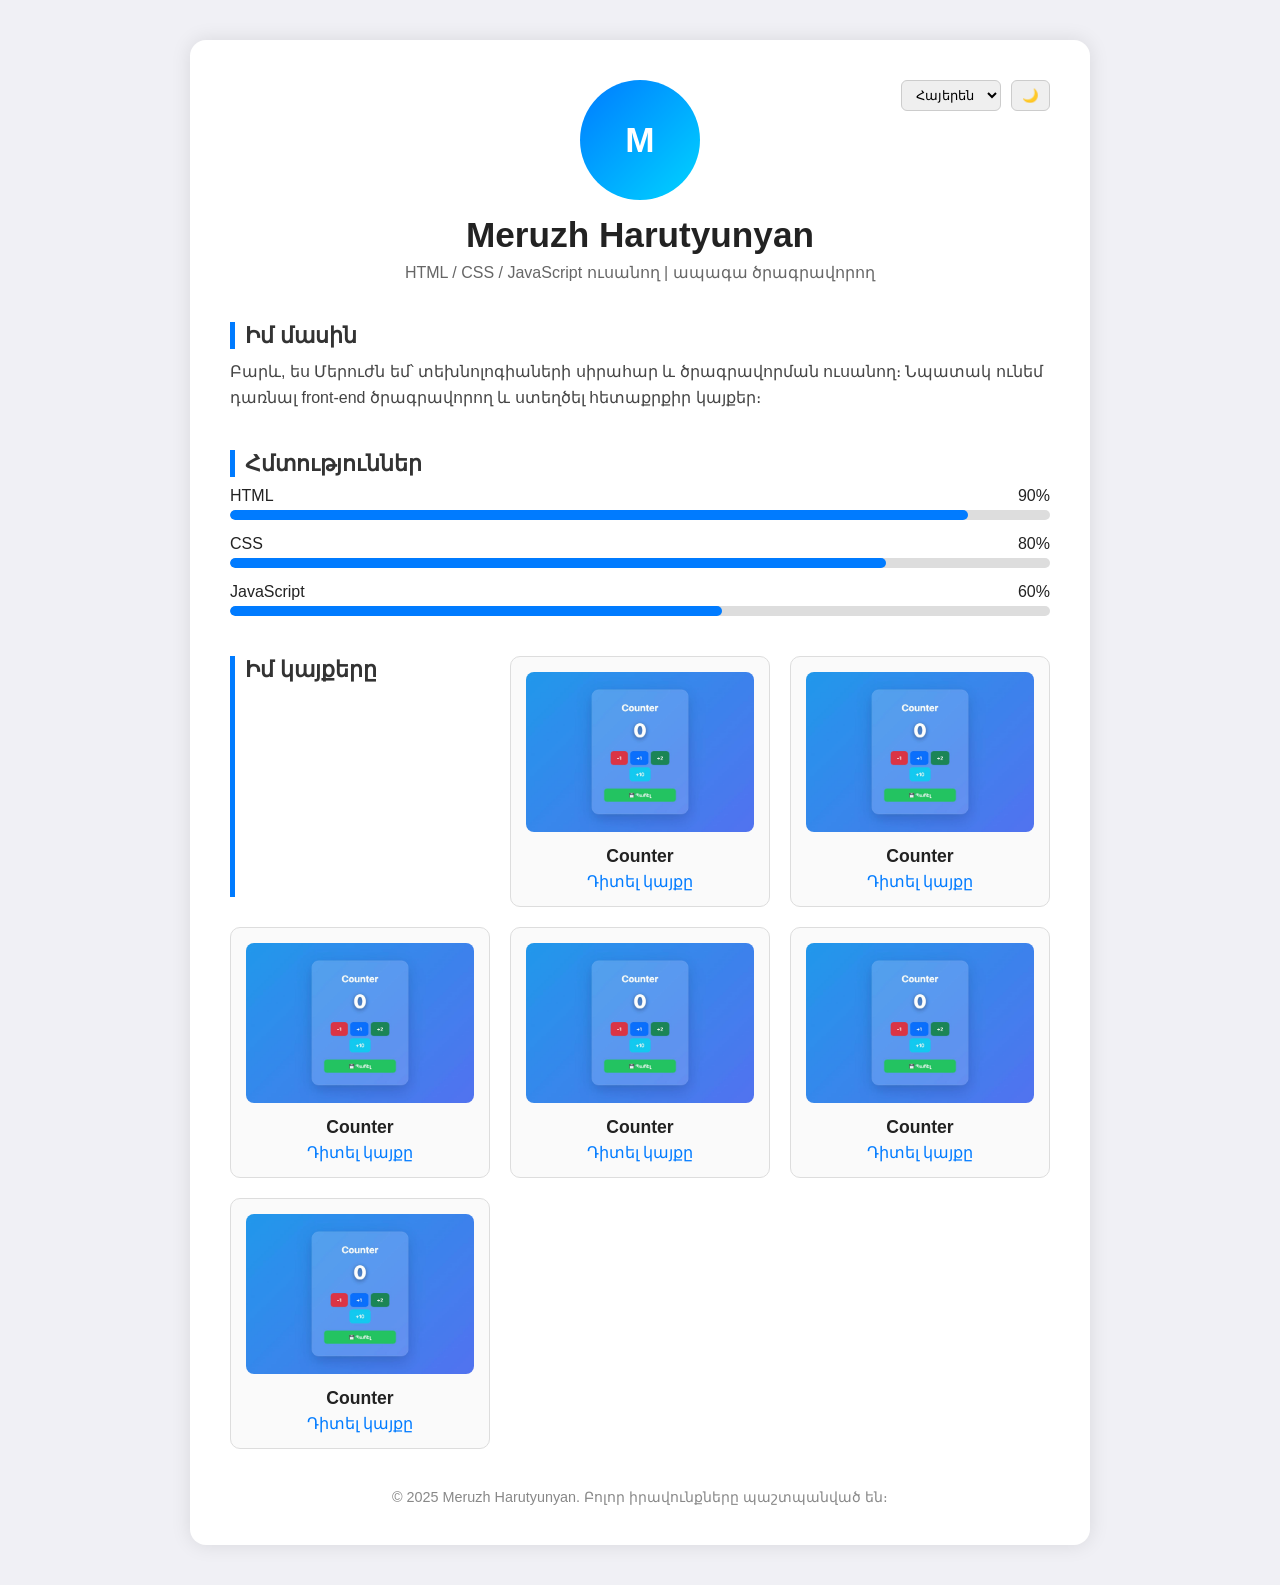
==== index.html @ 8292788b "i make profile page, and add my project in profile" ====
<!DOCTYPE html>
<html lang="hy">
<head>
    <meta charset="UTF-8">
    <meta name="viewport" content="width=device-width, initial-scale=1.0">
    <title>Meruzh Harutyunyan | Պրոֆիլ</title>
    <link rel="stylesheet" href="assets/css/style.css">
</head>
<body>
<div class="container">
    <header>
        <div class="lang-theme ">
            <select id="lang-select ">
                <option>Հայերեն</option>
                <option>English</option>
                <option>Русский</option>
            </select>
            <button class="" id="dark-toggle">🌙</button>
        </div>

        <img class="profile-pic" src="" alt="placeholder" onerror="this.outerHTML='<div class=\'profile-pic\' alt=\'placeholder\'>M</div>'">
        <h1>Meruzh Harutyunyan</h1>
        <p>HTML / CSS / JavaScript ուսանող | ապագա ծրագրավորող</p>
    </header>

    <section class="about">
        <h2>Իմ մասին</h2>
        <p>
            Բարև, ես Մերուժն եմ՝ տեխնոլոգիաների սիրահար և ծրագրավորման ուսանող։
            Նպատակ ունեմ դառնալ front-end ծրագրավորող և ստեղծել հետաքրքիր կայքեր։
        </p>
    </section>

    <section class="skills">
        <h2>Հմտություններ</h2>

        <div class="skill">
            <div class="label"><span>HTML</span><span>90%</span></div>
            <div class="progress-bar"><div class="progress" style="width:90%"></div></div>
        </div>

        <div class="skill">
            <div class="label"><span>CSS</span><span>80%</span></div>
            <div class="progress-bar"><div class="progress" style="width:80%"></div></div>
        </div>

        <div class="skill">
            <div class="label"><span>JavaScript</span><span>60%</span></div>
            <div class="progress-bar"><div class="progress" style="width:60%"></div></div>
        </div>
    </section>

    <section class="projects" id="projects">
        <h2>Իմ կայքերը</h2>
    </section>


    <footer>
        © 2025 Meruzh Harutyunyan. Բոլոր իրավունքները պաշտպանված են։
    </footer>

</div>
<script src="assets/js/script.js"></script>

</body>
</html>
---- assets/css/style.css ----
* {
    margin: 0;
    padding: 0;
    box-sizing: border-box;
    font-family: 'Segoe UI', Tahoma, sans-serif;
}
.btn-dark{
    background-color: #464646;
}
body {
    background: #f0f0f5;
    color: #222;
    display: flex;
    justify-content: center;
    align-items: flex-start;
    min-height: 100vh;
    padding: 40px 10px;
    transition: 0.3s;
}

body.dark {
    background: #121212;
    color: #f1f1f1;
}

.container {
    width: 100%;
    max-width: 900px;
    background: white;
    border-radius: 16px;
    box-shadow: 0 0 20px rgba(0,0,0,0.1);
    padding: 40px;
    transition: 0.3s;
}

body.dark .container {
    background: #1e1e1e;
}

header {
    text-align: center;
    margin-bottom: 40px;
    position: relative;
}

.profile-pic {
    width: 120px;
    height: 120px;
    border-radius: 50%;
    object-fit: cover;
    display: block;
    margin: 0 auto 15px;
    border: 3px solid #007bff;
}

.profile-pic[alt="placeholder"] {
    background: linear-gradient(135deg, #007bff, #00d4ff);
    display: flex;
    align-items: center;
    justify-content: center;
    color: white;
    font-weight: bold;
    font-size: 2.2rem;
    border: none;
}

header h1 {
    font-size: 2.2rem;
    margin-bottom: 8px;
}

header p {
    color: #666;
    font-size: 1rem;
}

section {
    margin-bottom: 40px;
}

section h2 {
    font-size: 1.4rem;
    margin-bottom: 10px;
    color: #333;
    border-left: 5px solid #007bff;
    padding-left: 10px;
}

body.dark section h2 {
    color: #ddd;
    border-left-color: #00aaff;
}

.about p {
    font-size: 1rem;
    color: #444;
    line-height: 1.6;
}

body.dark .about p {
    color: #ccc;
}

.projects {
    display: grid;
    grid-template-columns: repeat(auto-fit, minmax(250px, 1fr));
    gap: 20px;
}

.project-card {
    background: #fafafa;
    border-radius: 10px;
    padding: 15px;
    border: 1px solid #ddd;
    transition: 0.3s;
}

body.dark .project-card {
    background: #2a2a2a;
    border-color: #444;
}

.project-card:hover {
    transform: translateY(-4px);
    box-shadow: 0 5px 15px rgba(0,0,0,0.1);
}

.project-card h3 {
    font-size: 1.1rem;
    margin-bottom: 5px;
}

.project-card a {
    text-decoration: none;
    color: #007bff;
    font-weight: 500;
}

.skills .skill {
    margin-bottom: 15px;
}

.skills .label {
    display: flex;
    justify-content: space-between;
    margin-bottom: 5px;
}

.progress-bar {
    height: 10px;
    background: #ddd;
    border-radius: 6px;
    overflow: hidden;
}

.progress {
    height: 10px;
    background: #007bff;
    width: 0;
    border-radius: 6px;
}

.lang-theme {
    display: flex;
    justify-content: flex-end;
    gap: 10px;
    position: absolute;
    top: 0;
    right: 0;
}

select, button {
    padding: 6px 10px;
    border-radius: 6px;
    border: 1px solid #ccc;
    cursor: pointer;
}

footer {
    text-align: center;
    font-size: 0.9rem;
    color: #888;
    margin-top: 40px;
}

body.dark footer {
    color: #aaa;
}
.project-card {
    background: #fafafa;
    border-radius: 10px;
    padding: 15px;
    border: 1px solid #ddd;
    transition: 0.3s;
    overflow: hidden;
    text-align: center;
}

.project-img {
    width: 100%;
    height: 160px;
    object-fit: cover;
    border-radius: 8px;
    margin-bottom: 10px;
}

body.dark .project-card {
    background: #2a2a2a;
    border-color: #444;
}

body.dark .project-img {
    opacity: 0.9;
}
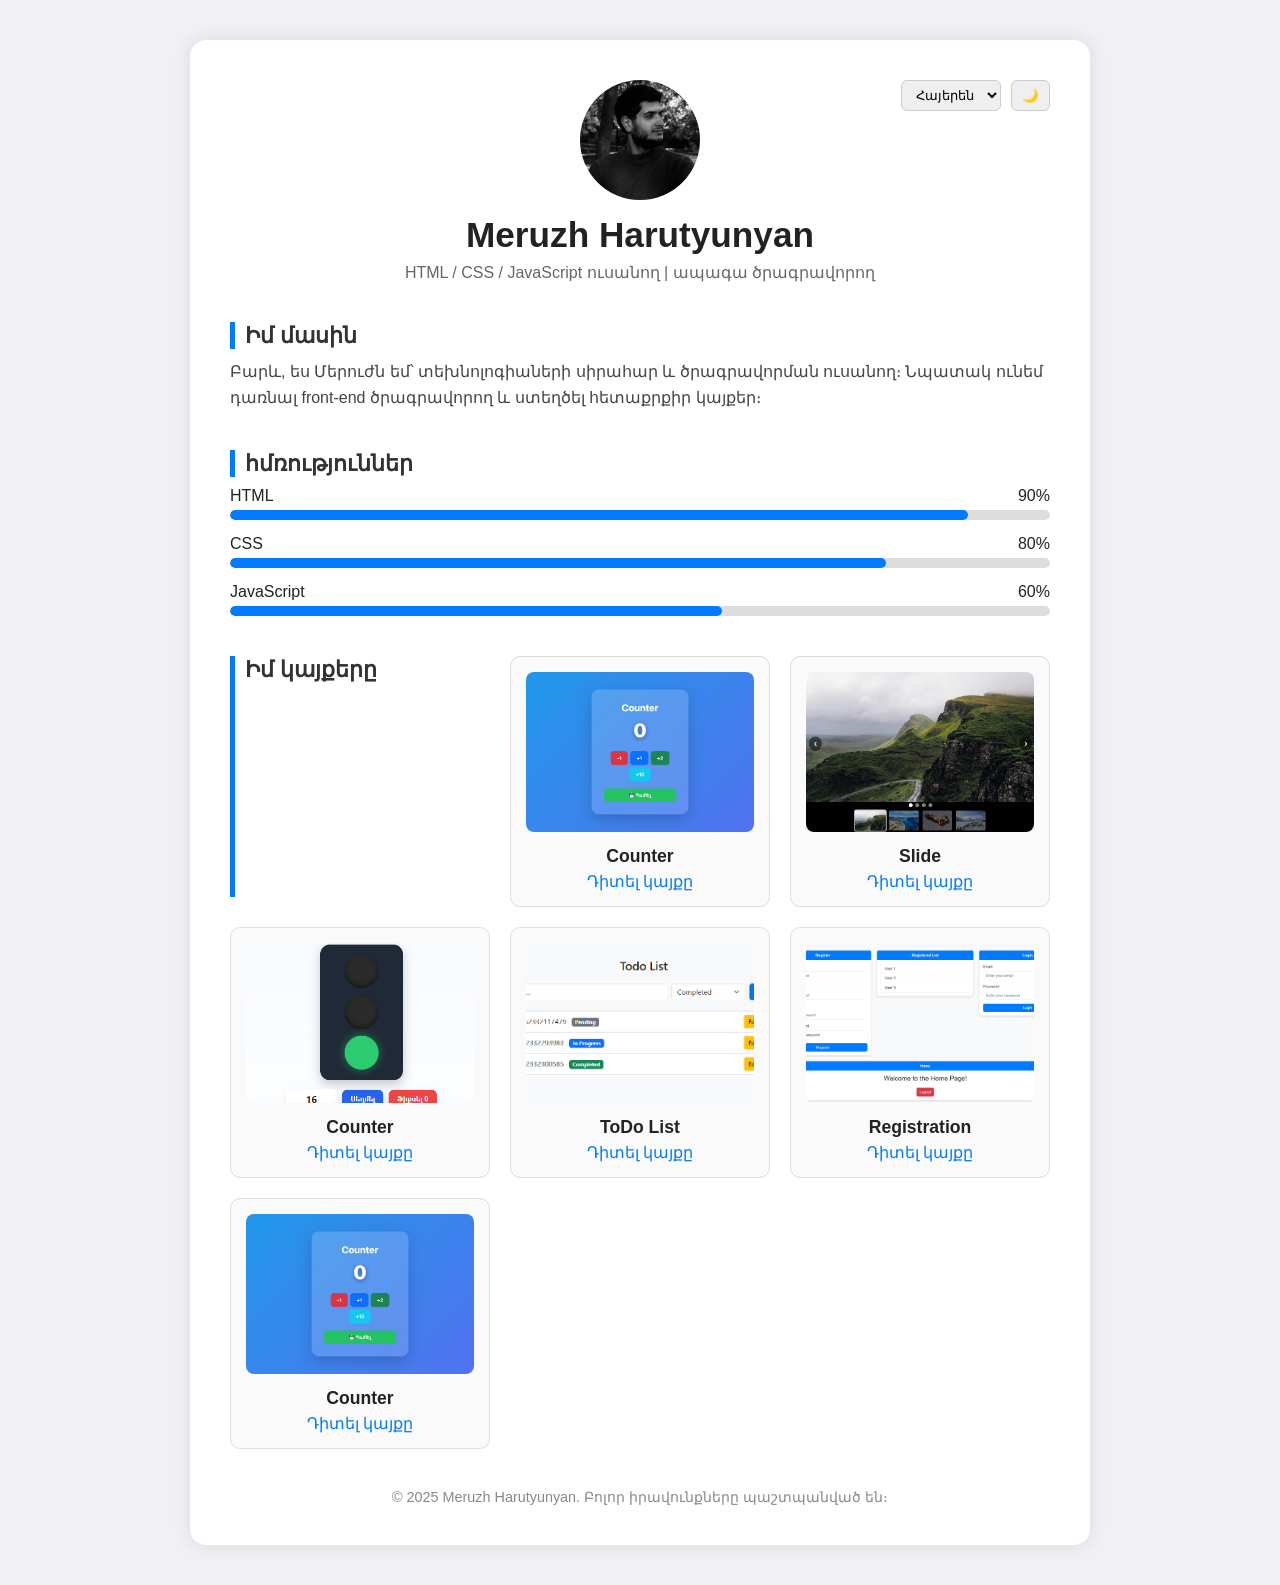
==== commit 17c92cfb: "add changer for language" ====
--- a/index.html
+++ b/index.html
@@ -10,15 +10,15 @@
 <div class="container">
     <header>
         <div class="lang-theme ">
-            <select id="lang-select ">
-                <option>Հայերեն</option>
-                <option>English</option>
-                <option>Русский</option>
+            <select id="lang-select">
+                <option value="hy">Հայերեն</option>
+                <option value="en">English</option>
+                <option value="ru">Русский</option>
             </select>
             <button class="" id="dark-toggle">🌙</button>
         </div>
 
-        <img class="profile-pic" src="" alt="placeholder" onerror="this.outerHTML='<div class=\'profile-pic\' alt=\'placeholder\'>M</div>'">
+        <img class="profile-pic" src="./assets/images/profile.jpg" alt="placeholder" onerror="this.outerHTML='<div class=\'profile-pic\' alt=\'placeholder\'>M</div>'">
         <h1>Meruzh Harutyunyan</h1>
         <p>HTML / CSS / JavaScript ուսանող | ապագա ծրագրավորող</p>
     </header>
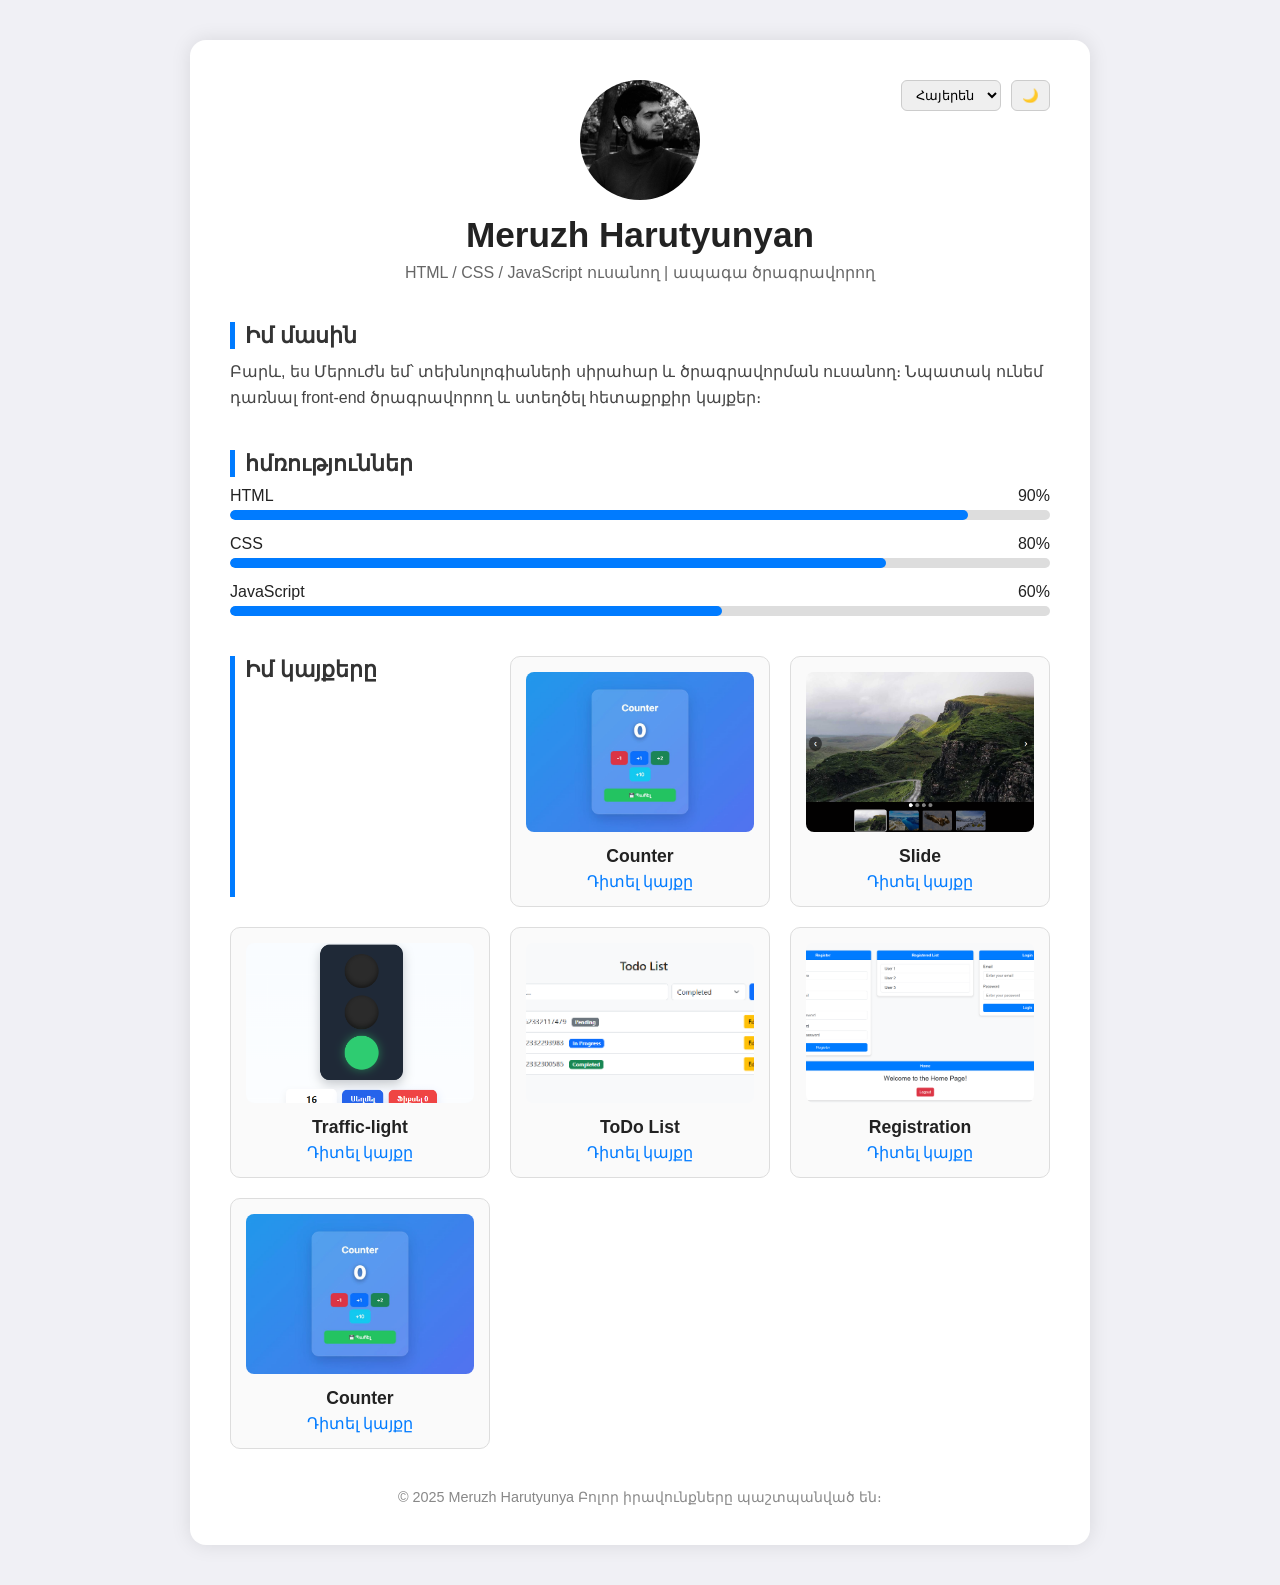
==== commit eccae65a: "///" ====
--- a/index.html
+++ b/index.html
@@ -56,7 +56,7 @@
 
 
     <footer>
-        © 2025 Meruzh Harutyunyan. Բոլոր իրավունքները պաշտպանված են։
+        © 2025 Meruzh Harutyunya  Բոլոր իրավունքները պաշտպանված են։
     </footer>
 
 </div>
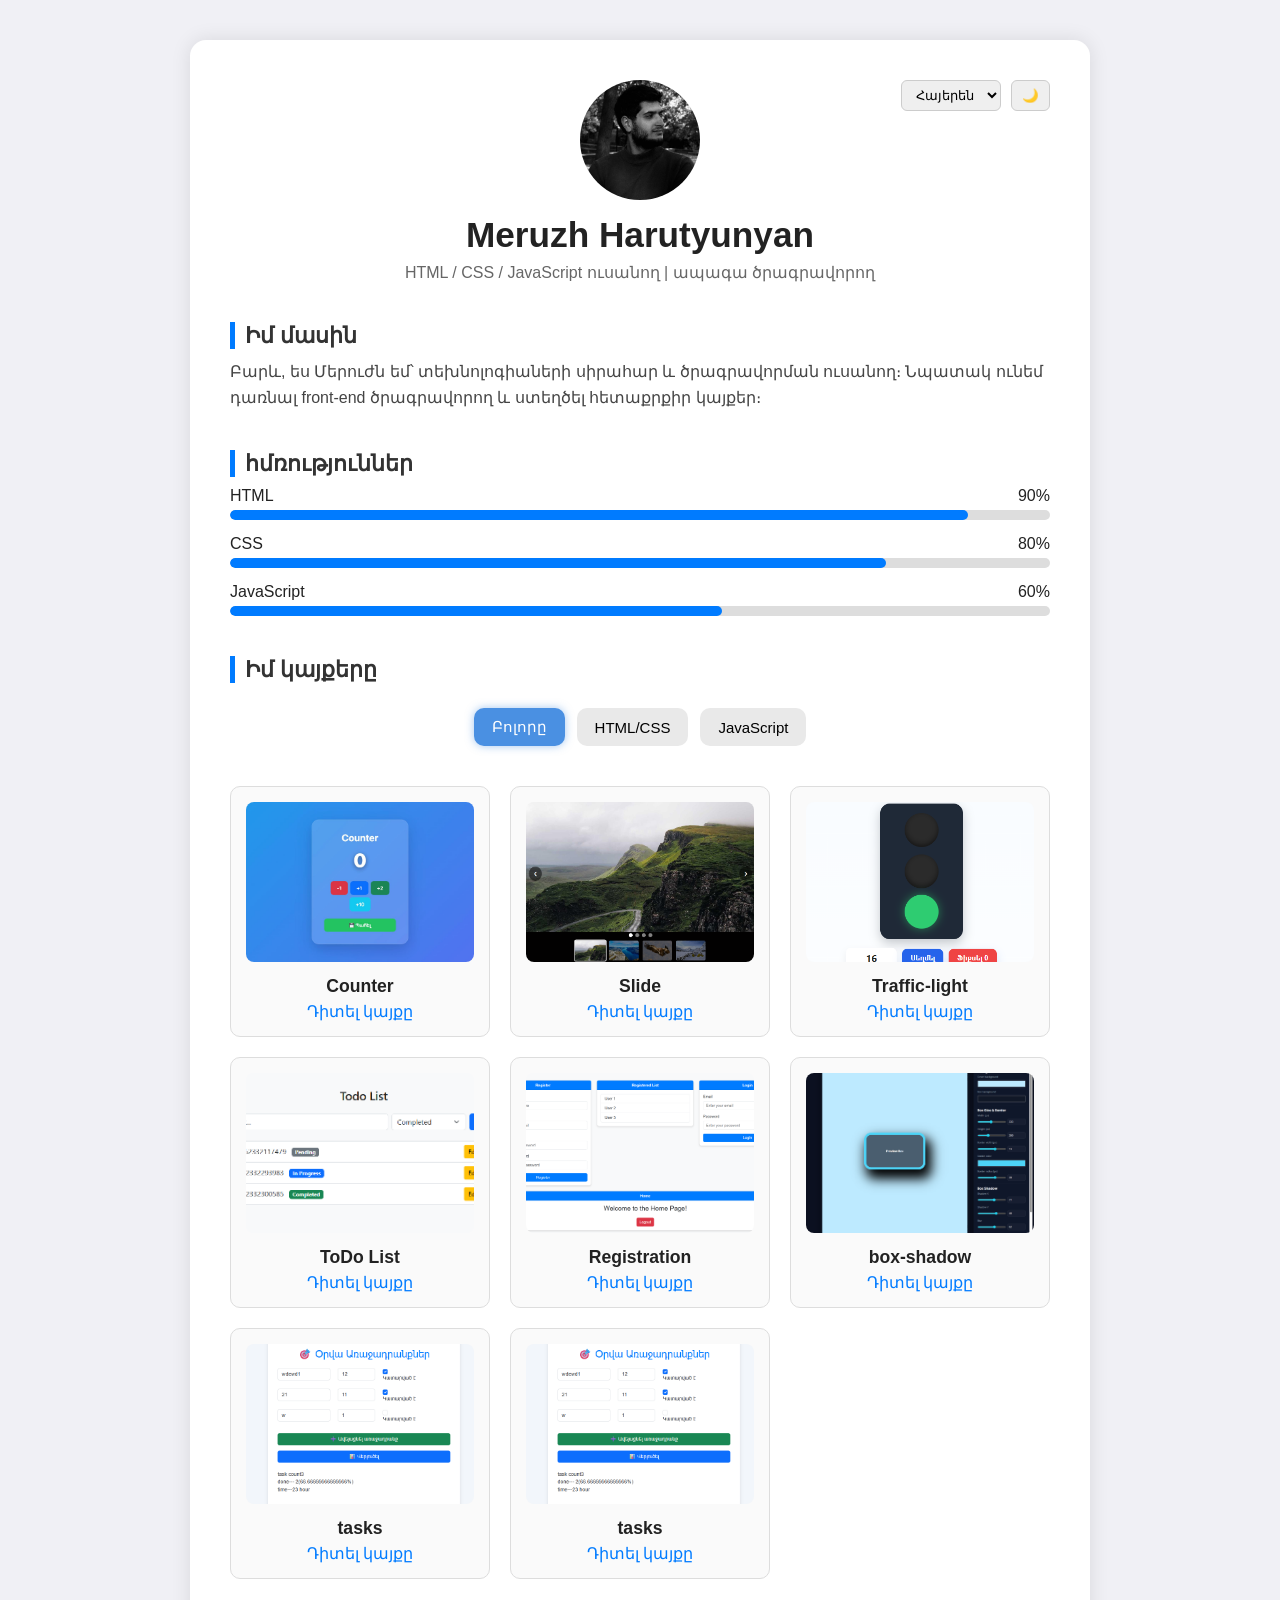
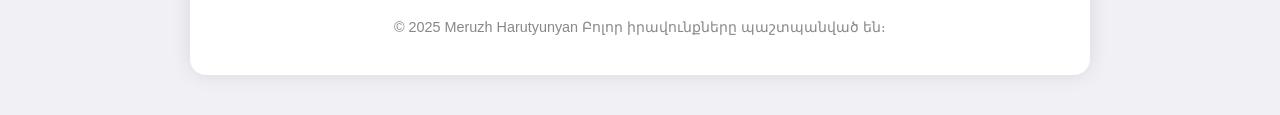
==== commit 8e0d6e44: "add html filter for html css pages" ====
--- a/index.html
+++ b/index.html
@@ -50,13 +50,25 @@
         </div>
     </section>
 
+    <section >
+        <h2>Իմ կայքերը</h2>
+
+        <div class="project-filters">
+            <button data-filter="all" class="active">Բոլորը</button>
+            <button data-filter="htmlcss">HTML/CSS</button>
+            <button data-filter="js">JavaScript</button>
+        </div>
+
+
+    </section>
     <section class="projects" id="projects">
-        <h2>Իմ կայքերը</h2>
+
+
     </section>
 
 
     <footer>
-        © 2025 Meruzh Harutyunya  Բոլոր իրավունքները պաշտպանված են։
+        © 2025 Meruzh Harutyunyan  Բոլոր իրավունքները պաշտպանված են։
     </footer>
 
 </div>
--- a/assets/css/style.css
+++ b/assets/css/style.css
@@ -213,3 +213,49 @@
     opacity: 0.9;
 }
 
+/* --- FILTER PANEL --- */
+.project-filters {
+    display: flex;
+    justify-content: center;
+    gap: 12px;
+    margin: 25px 0;
+    flex-wrap: wrap;
+}
+
+.project-filters button {
+    padding: 10px 18px;
+    background: #e9e9e9;
+    border: none;
+    border-radius: 10px;
+    cursor: pointer;
+    font-size: 15px;
+    transition: 0.25s ease;
+    font-weight: 500;
+}
+
+/* Hover effect */
+.project-filters button:hover {
+    background: #d1d1d1;
+}
+
+/* Active filter */
+.project-filters button.active {
+    background: #4a90e2;
+    color: white;
+    box-shadow: 0 0 8px rgba(74, 144, 226, 0.5);
+}
+
+/* --- DARK MODE SUPPORT --- */
+body.dark .project-filters button {
+    background: #2c2c2c;
+    color: #ccc;
+}
+
+body.dark .project-filters button:hover {
+    background: #3a3a3a;
+}
+
+body.dark .project-filters button.active {
+    background: #4a90e2;
+    color: white;
+}
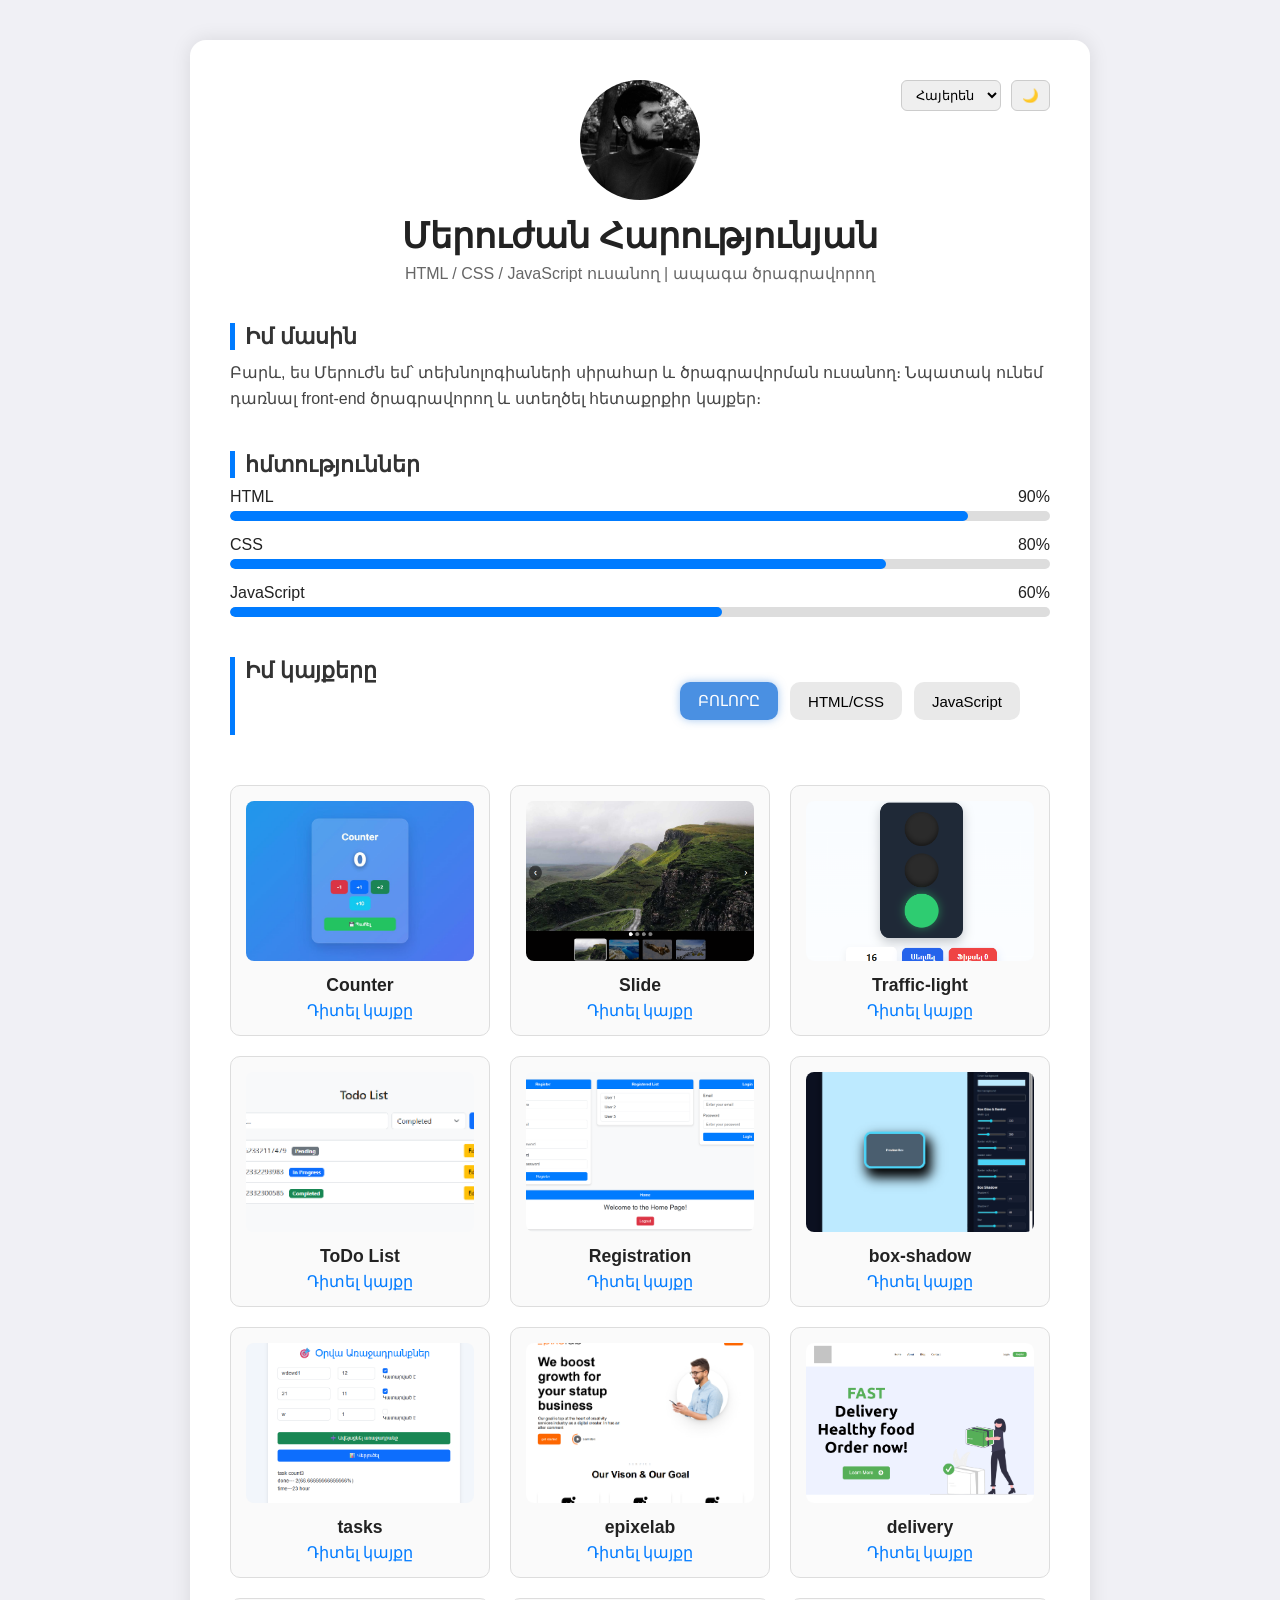
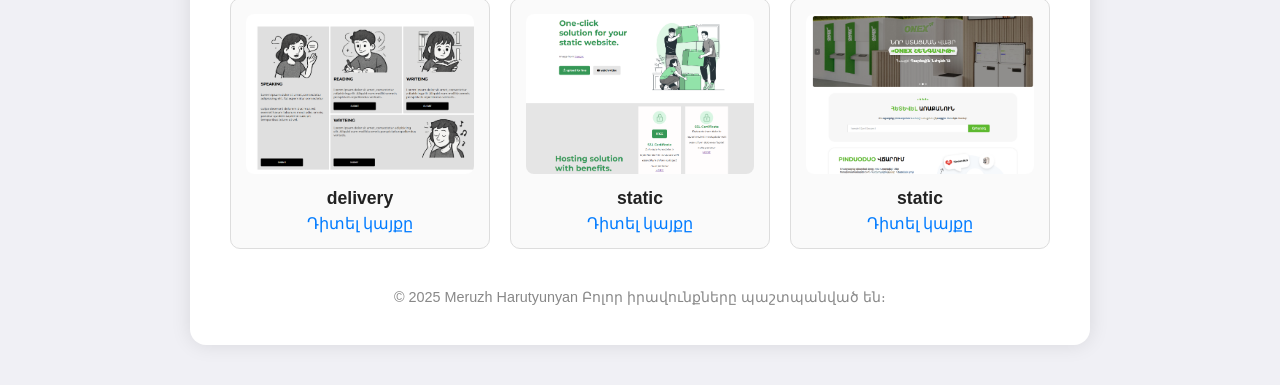
==== commit 8abef125: "any works with language selector" ====
--- a/index.html
+++ b/index.html
@@ -18,7 +18,7 @@
             <button class="" id="dark-toggle">🌙</button>
         </div>
 
-        <img class="profile-pic" src="./assets/images/profile.jpg" alt="placeholder" onerror="this.outerHTML='<div class=\'profile-pic\' alt=\'placeholder\'>M</div>'">
+        <img class="profile-pic zoom-img"id="portfolioImg" src="./assets/images/profile.jpg" alt="placeholder" onerror="this.outerHTML='<div class=\'profile-pic\' alt=\'placeholder\'>M</div>'">
         <h1>Meruzh Harutyunyan</h1>
         <p>HTML / CSS / JavaScript ուսանող | ապագա ծրագրավորող</p>
     </header>
@@ -50,11 +50,11 @@
         </div>
     </section>
 
-    <section >
-        <h2>Իմ կայքերը</h2>
+    <section class="projects">
+        <h2 >Իմ կայքերը</h2>
 
         <div class="project-filters">
-            <button data-filter="all" class="active">Բոլորը</button>
+            <button data-filter="all" class="active all">Բոլորը</button>
             <button data-filter="htmlcss">HTML/CSS</button>
             <button data-filter="js">JavaScript</button>
         </div>
--- a/assets/css/style.css
+++ b/assets/css/style.css
@@ -259,3 +259,13 @@
     background: #4a90e2;
     color: white;
 }
+.zoom-img {
+    /*width: 250px;        !* նորմալ չափ *!*/
+    /*border-radius: 10px;*/
+    cursor: pointer;
+    transition: transform 0.3s ease;
+}
+
+.zoom-img.zoomed {
+    transform: scale(2); /* 2x մեծացում */
+}
